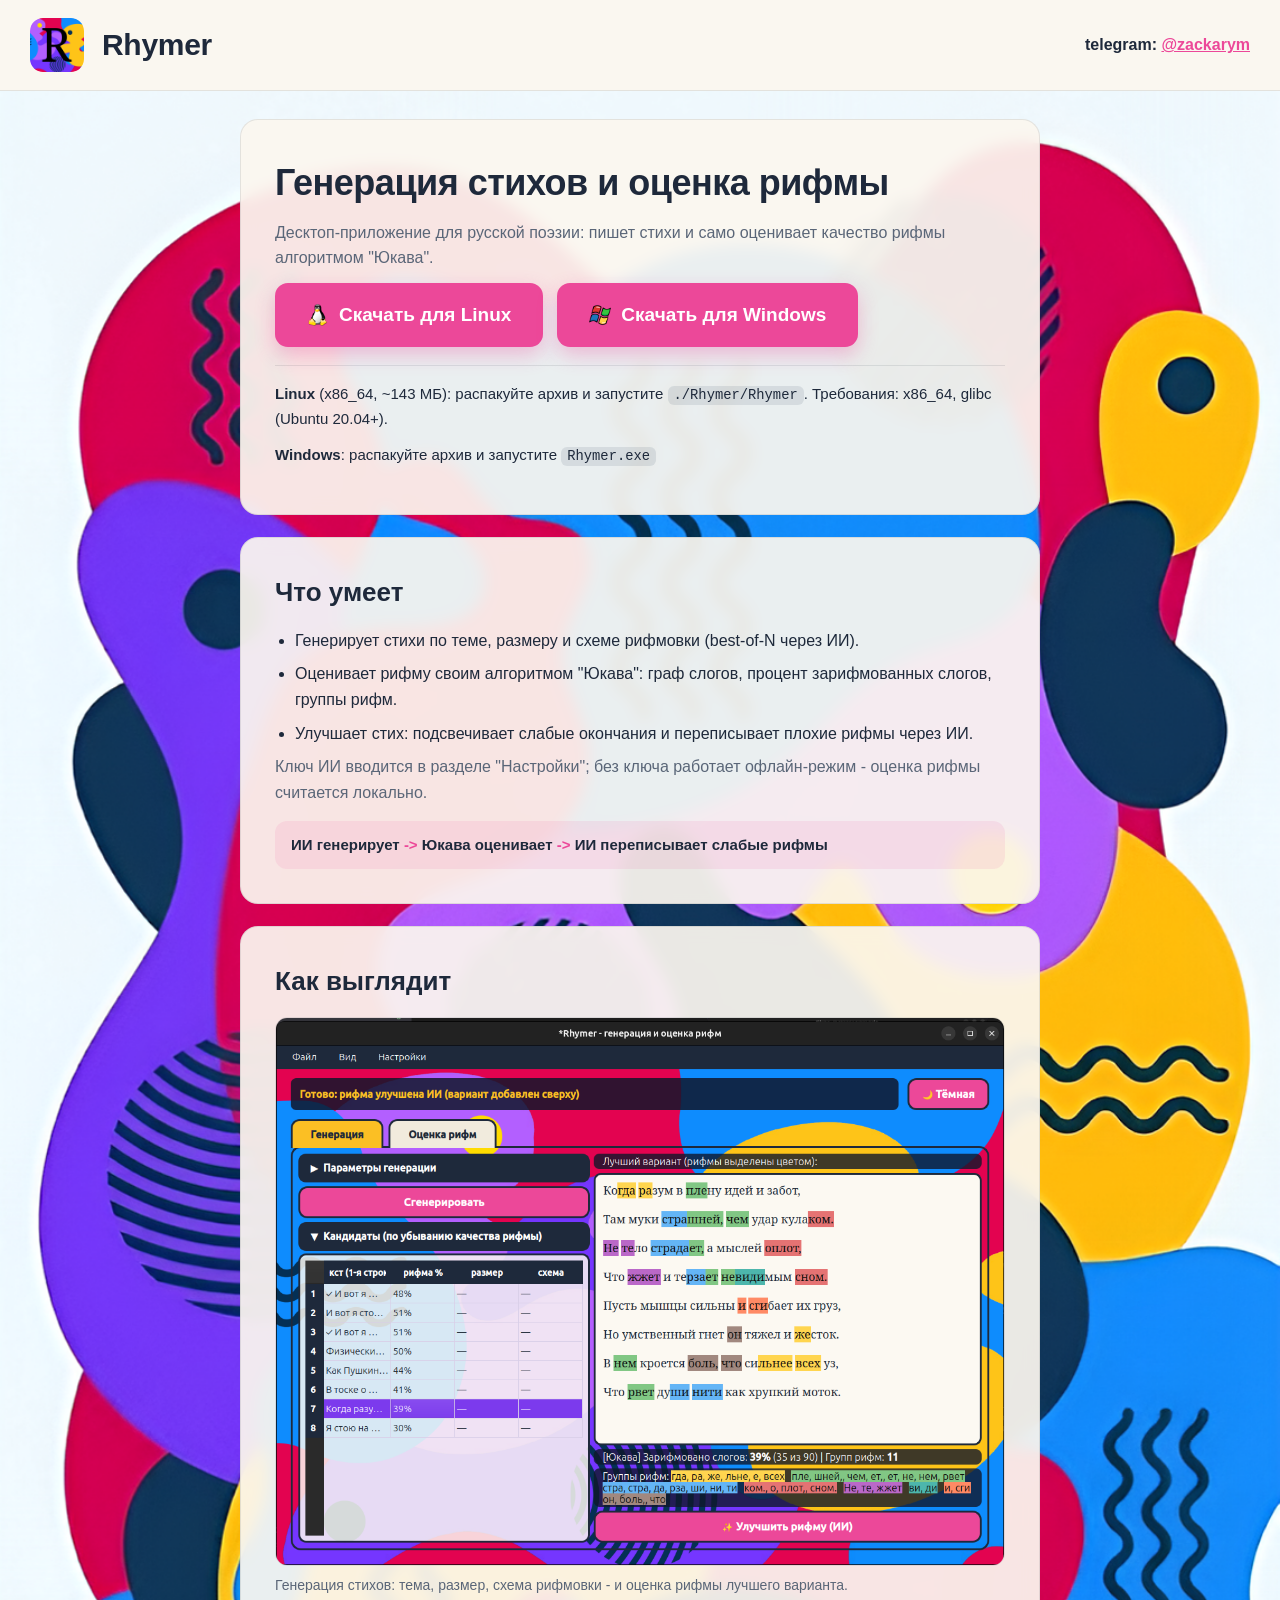
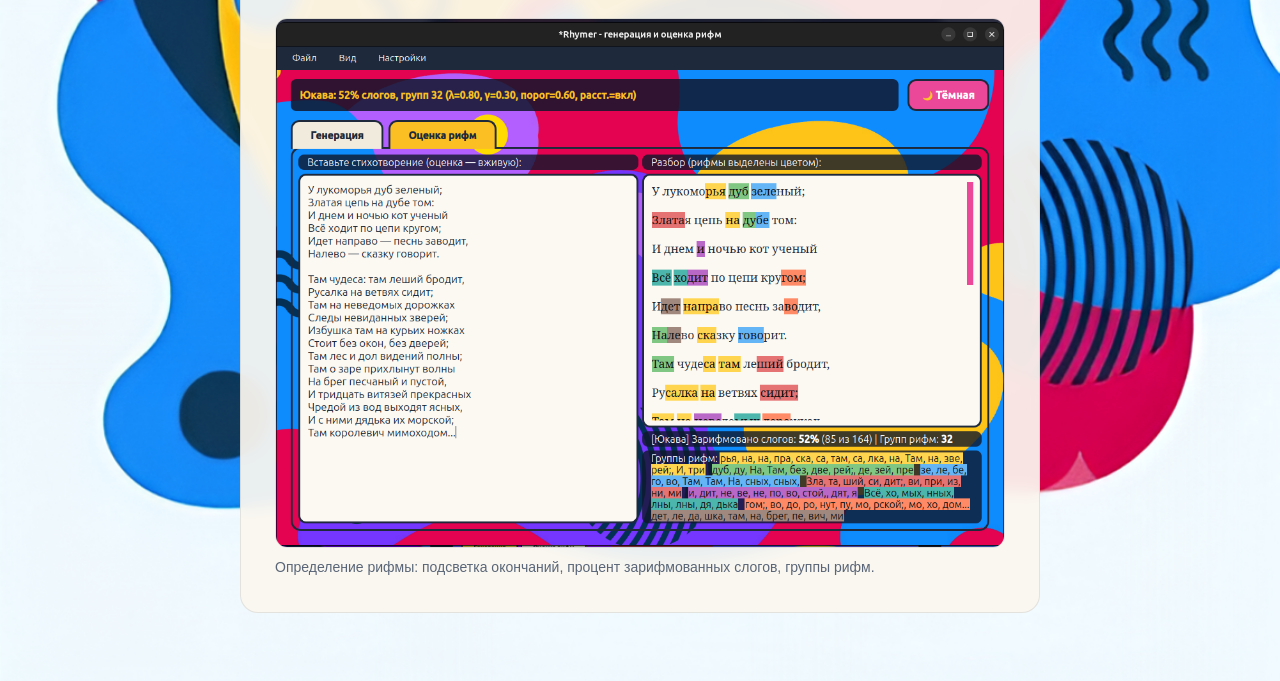
==== site/index.html @ d6901523 "add(site): одностраничник для скачивания + nginx-деплой Статический лендинг (site/) со ссылками на с" ====
<!DOCTYPE html>
<html lang="ru">
<head>
<meta charset="utf-8">
<meta name="viewport" content="width=device-width, initial-scale=1">
<title>Rhymer - генерация стихов и оценка рифмы</title>
<meta name="description" content="Rhymer - десктоп-приложение для русской поэзии: генерация стихов и автоматическая оценка рифмы алгоритмом Юкава.">
<link rel="icon" href="assets/icon-256.png">
<style>
  :root{
    --pink:#EC4899; --yellow:#FBBF24;
    --ink:#1E293B; --muted:#5A6678;
    --panel:rgba(251,247,239,.93); --line:rgba(30,41,59,.10);
    --btn:#EC4899; --btn-ink:#fff;
  }
  @media (prefers-color-scheme:dark){
    :root{
      --ink:#E8EDF5; --muted:#9FB0C6;
      --panel:rgba(20,29,46,.90); --line:rgba(255,255,255,.10);
      --btn:#E11D48; --btn-ink:#fff;
    }
  }
  *{box-sizing:border-box}
  body{
    margin:0; color:var(--ink);
    font:16px/1.6 -apple-system,Segoe UI,Roboto,Helvetica,Arial,sans-serif;
    background:#101828 url("assets/onepage.png") center top / cover no-repeat;
  }
  a{color:var(--pink)}

  /* шапка: логотип + название слева */
  header{
    position:sticky; top:0; z-index:20;
    display:flex; align-items:center; justify-content:space-between; gap:16px; flex-wrap:wrap;
    padding:18px 30px; backdrop-filter:blur(8px);
    background:var(--panel); border-bottom:1px solid var(--line);
  }
  .brand{display:flex; align-items:center; gap:18px}
  header img{width:54px; height:54px; border-radius:13px}
  .name{font-size:30px; font-weight:800; letter-spacing:-.3px}
  .contact{font-size:16px; font-weight:600}

  main{max-width:840px; margin:0 auto; padding:28px 20px 48px}

  /* блоки на полупрозрачном фоне */
  .block{
    background:var(--panel); border:1px solid var(--line);
    border-radius:18px; padding:clamp(22px,4vw,34px);
    margin-bottom:22px; backdrop-filter:blur(8px);
  }
  h1{font-size:clamp(26px,5vw,36px); margin:0 0 8px; letter-spacing:-.5px}
  h2{font-size:clamp(20px,4vw,26px); margin:0 0 14px}
  p{margin:0 0 12px}
  .muted{color:var(--muted)}

  /* кнопка скачивания - одноцветная, яркая, крупная */
  .btn{
    display:inline-flex; align-items:center; gap:10px; text-decoration:none;
    background:var(--btn); color:var(--btn-ink); font-weight:700; font-size:19px;
    border:none; border-radius:13px; padding:17px 32px; cursor:pointer;
    box-shadow:0 8px 20px rgba(236,72,153,.32);
    transition:filter .12s ease, transform .06s ease;
  }
  .btn:hover{filter:brightness(1.06)} .btn:active{transform:translateY(1px)}
  .btn .ico{width:22px; height:22px; display:block}
  .dl{display:flex; gap:14px; flex-wrap:wrap}
  .install{margin-top:18px; padding-top:16px; border-top:1px solid var(--line); font-size:15px}
  .install code{
    font-family:ui-monospace,Menlo,Consolas,monospace;
    background:rgba(100,116,139,.16); border-radius:6px; padding:2px 6px; font-size:.92em;
  }

  /* что умеет */
  ul.feat{margin:0; padding-left:20px}
  ul.feat li{margin:8px 0}
  .flow{
    margin-top:16px; padding:12px 16px; border-radius:12px;
    background:rgba(236,72,153,.10); font-weight:600; font-size:15px;
  }
  .flow b{color:var(--pink)}

  /* 2 больших скриншота, по одному в ряд */
  figure{margin:0 0 22px}
  figure:last-child{margin-bottom:0}
  figure img{
    width:100%; height:auto; display:block; border-radius:12px;
    border:1px solid var(--line); cursor:zoom-in;
  }
  figcaption{font-size:14px; color:var(--muted); margin-top:8px}

  /* лайтбокс */
  .lb{position:fixed; inset:0; background:rgba(10,15,25,.92); display:none;
      align-items:center; justify-content:center; padding:20px; z-index:50; cursor:zoom-out}
  .lb.open{display:flex}
  .lb img{max-width:100%; max-height:100%; border-radius:10px}
</style>
</head>
<body>

<header>
  <div class="brand">
    <img src="assets/icon.png" alt="Логотип Rhymer">
    <span class="name">Rhymer</span>
  </div>
  <span class="contact">telegram: <a href="https://t.me/zackarym">@zackarym</a></span>
</header>

<main>

  <!-- Скачивание + инструкция сразу под кнопкой -->
  <section class="block">
    <h1>Генерация стихов и оценка рифмы</h1>
    <p class="muted">Десктоп-приложение для русской поэзии: пишет стихи и само оценивает качество рифмы алгоритмом "Юкава".</p>
    <div class="dl">
      <a class="btn" href="downloads/Rhymer-linux-x86_64.zip" download><img class="ico" src="assets/linux_penguin.ico" alt="">Скачать для Linux</a>
      <button class="btn" type="button"><img class="ico" src="assets/windows.ico" alt="">Скачать для Windows</button>
    </div>
    <div class="install">
      <p><b>Linux</b> (x86_64, ~143 МБ): распакуйте архив и запустите <code>./Rhymer/Rhymer</code>. Требования: x86_64, glibc (Ubuntu 20.04+).</p>
      <p><b>Windows</b>: распакуйте архив и запустите <code>Rhymer.exe</code></p>
    </div>
  </section>

  <!-- Что умеет + пайплайн одной строкой -->
  <section class="block">
    <h2>Что умеет</h2>
    <ul class="feat">
      <li>Генерирует стихи по теме, размеру и схеме рифмовки (best-of-N через ИИ).</li>
      <li>Оценивает рифму своим алгоритмом "Юкава": граф слогов, процент зарифмованных слогов, группы рифм.</li>
      <li>Улучшает стих: подсвечивает слабые окончания и переписывает плохие рифмы через ИИ.</li>
    </ul>
    <p class="muted">Ключ ИИ вводится в разделе "Настройки"; без ключа работает офлайн-режим - оценка рифмы считается локально.</p>
    <div class="flow">ИИ генерирует <b>-&gt;</b> Юкава оценивает <b>-&gt;</b> ИИ переписывает слабые рифмы</div>
  </section>

  <!-- 2 больших скриншота -->
  <section class="block">
    <h2>Как выглядит</h2>
    <figure>
      <img src="assets/example_1_generation.png" alt="Генерация стихов">
      <figcaption>Генерация стихов: тема, размер, схема рифмовки - и оценка рифмы лучшего варианта.</figcaption>
    </figure>
    <figure>
      <img src="assets/example_2_rhyme_detection.png" alt="Определение и оценка рифмы">
      <figcaption>Определение рифмы: подсветка окончаний, процент зарифмованных слогов, группы рифм.</figcaption>
    </figure>
  </section>

</main>

<div class="lb" id="lb"><img id="lb-img" src="" alt=""></div>
<script>
(function(){
  var lb=document.getElementById("lb"), im=document.getElementById("lb-img");
  document.querySelectorAll("figure img").forEach(function(g){
    g.addEventListener("click",function(){im.src=g.src; im.alt=g.alt; lb.classList.add("open");});
  });
  lb.addEventListener("click",function(){lb.classList.remove("open"); im.src="";});
  document.addEventListener("keydown",function(e){if(e.key==="Escape"){lb.classList.remove("open"); im.src="";}});
})();
</script>
</body>
</html>
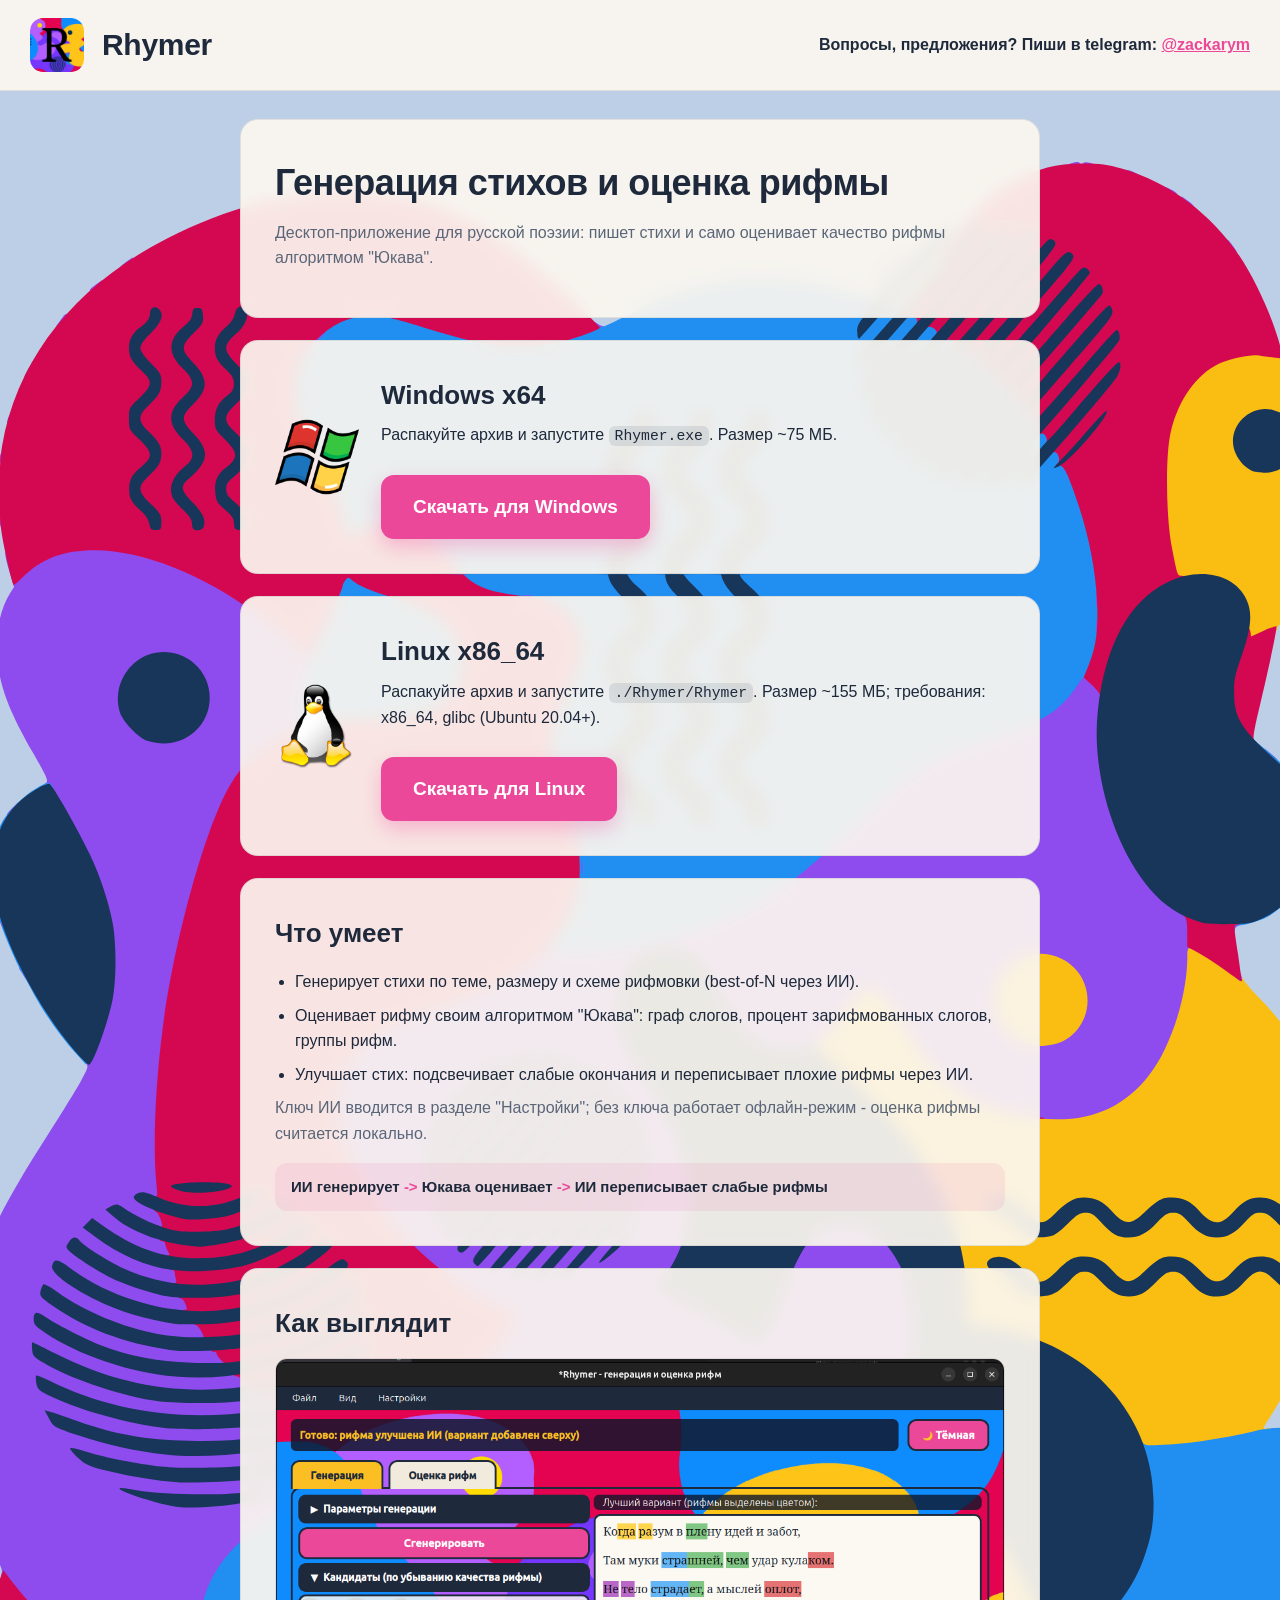
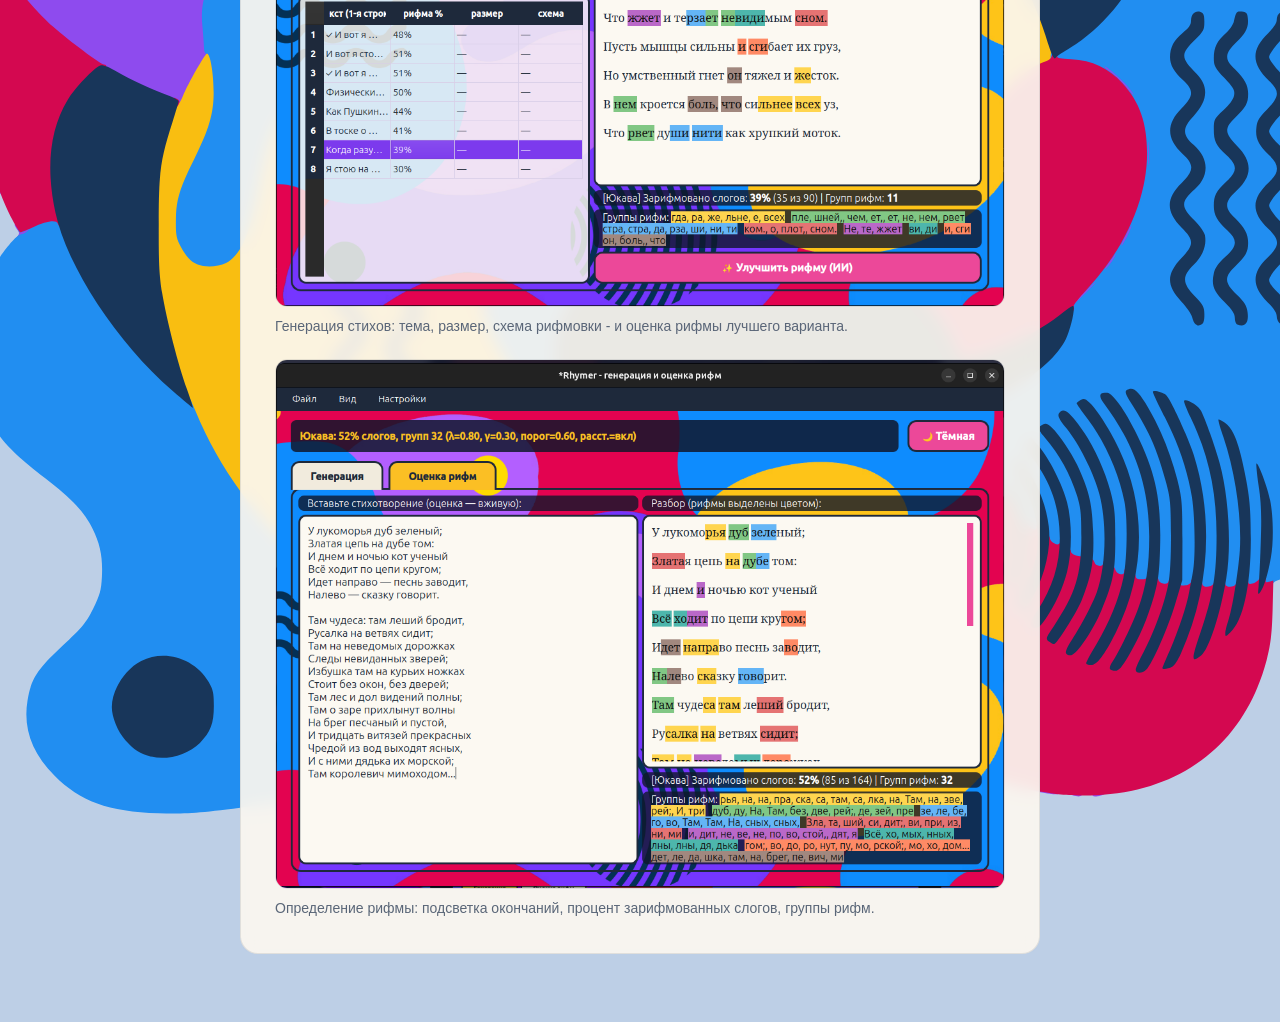
==== commit e19f6172: "update(site): раздельные блоки Windows/Linux, иконки ОС вне кнопок, svg-фон, контакт в шапке" ====
--- a/site/index.html
+++ b/site/index.html
@@ -24,7 +24,7 @@
   body{
     margin:0; color:var(--ink);
     font:16px/1.6 -apple-system,Segoe UI,Roboto,Helvetica,Arial,sans-serif;
-    background:#101828 url("assets/onepage.png") center top / cover no-repeat;
+    background:#101828 url("assets/onepage.svg") center top / cover no-repeat;
   }
   a{color:var(--pink)}
 
@@ -62,10 +62,13 @@
     transition:filter .12s ease, transform .06s ease;
   }
   .btn:hover{filter:brightness(1.06)} .btn:active{transform:translateY(1px)}
-  .btn .ico{width:22px; height:22px; display:block}
-  .dl{display:flex; gap:14px; flex-wrap:wrap}
-  .install{margin-top:18px; padding-top:16px; border-top:1px solid var(--line); font-size:15px}
-  .install code{
+  /* раздельные блоки скачивания: большая иконка ОС слева, кнопка отдельно */
+  .dl-block{display:flex; align-items:center; gap:22px; flex-wrap:wrap}
+  .os-ico{width:84px; height:84px; flex-shrink:0}
+  .dl-body{flex:1; min-width:min(100%,260px)}
+  .dl-body h2{margin-bottom:6px}
+  .dl-body .btn{margin-top:14px}
+  code{
     font-family:ui-monospace,Menlo,Consolas,monospace;
     background:rgba(100,116,139,.16); border-radius:6px; padding:2px 6px; font-size:.92em;
   }
@@ -102,22 +105,34 @@
     <img src="assets/icon.png" alt="Логотип Rhymer">
     <span class="name">Rhymer</span>
   </div>
-  <span class="contact">telegram: <a href="https://t.me/zackarym">@zackarym</a></span>
+  <span class="contact">Вопросы, предложения? Пиши в telegram: <a href="https://t.me/zackarym">@zackarym</a></span>
 </header>
 
 <main>
 
-  <!-- Скачивание + инструкция сразу под кнопкой -->
+  <!-- Заголовок -->
   <section class="block">
     <h1>Генерация стихов и оценка рифмы</h1>
     <p class="muted">Десктоп-приложение для русской поэзии: пишет стихи и само оценивает качество рифмы алгоритмом "Юкава".</p>
-    <div class="dl">
-      <a class="btn" href="downloads/Rhymer-linux-x86_64.zip" download><img class="ico" src="assets/linux_penguin.ico" alt="">Скачать для Linux</a>
-      <button class="btn" type="button"><img class="ico" src="assets/windows.ico" alt="">Скачать для Windows</button>
+  </section>
+
+  <!-- Скачать: Windows -->
+  <section class="block dl-block">
+    <img class="os-ico" src="assets/windows.ico" alt="Windows">
+    <div class="dl-body">
+      <h2>Windows x64</h2>
+      <p>Распакуйте архив и запустите <code>Rhymer.exe</code>. Размер ~75 МБ.</p>
+      <a class="btn" href="downloads/Rhymer-windows-x86_64.zip" download>Скачать для Windows</a>
     </div>
-    <div class="install">
-      <p><b>Linux</b> (x86_64, ~143 МБ): распакуйте архив и запустите <code>./Rhymer/Rhymer</code>. Требования: x86_64, glibc (Ubuntu 20.04+).</p>
-      <p><b>Windows</b>: распакуйте архив и запустите <code>Rhymer.exe</code></p>
+  </section>
+
+  <!-- Скачать: Linux -->
+  <section class="block dl-block">
+    <img class="os-ico" src="assets/linux_penguin.ico" alt="Linux">
+    <div class="dl-body">
+      <h2>Linux x86_64</h2>
+      <p>Распакуйте архив и запустите <code>./Rhymer/Rhymer</code>. Размер ~155 МБ; требования: x86_64, glibc (Ubuntu 20.04+).</p>
+      <a class="btn" href="downloads/Rhymer-linux-x86_64.zip" download>Скачать для Linux</a>
     </div>
   </section>
 
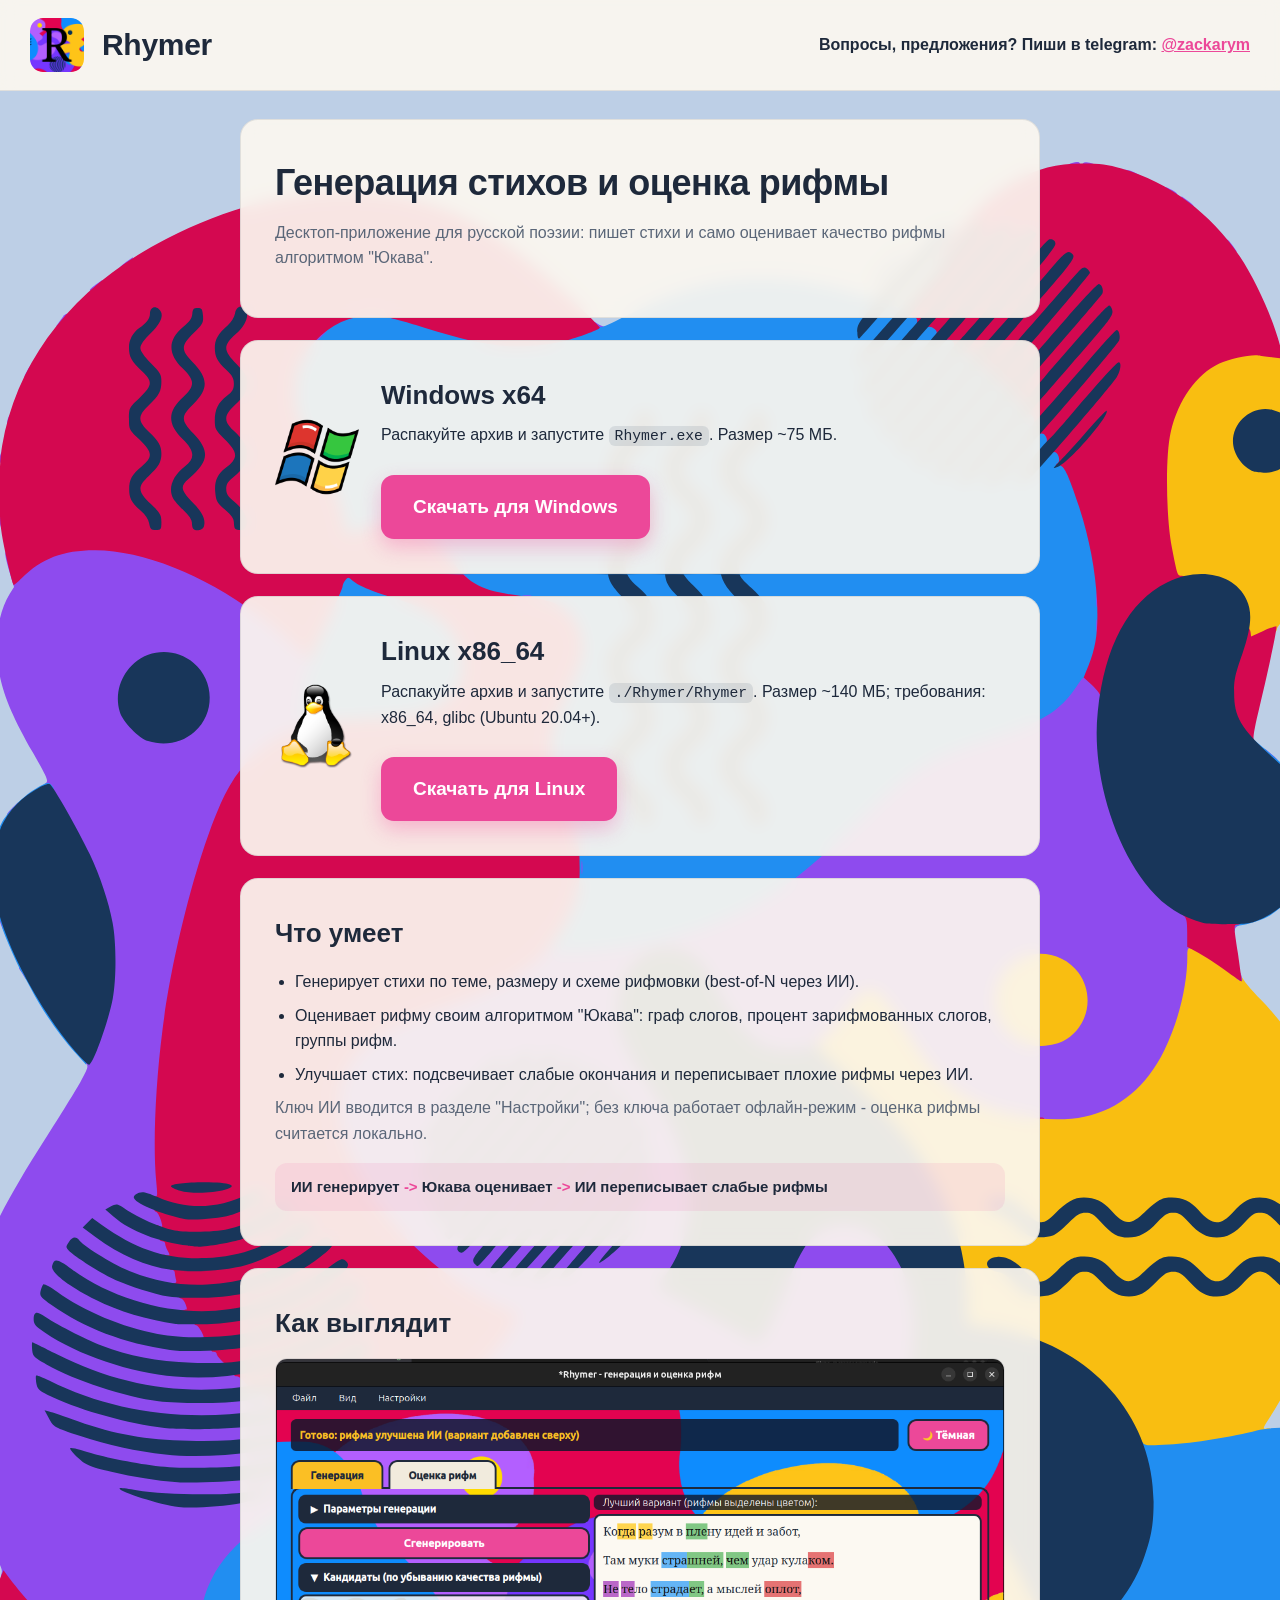
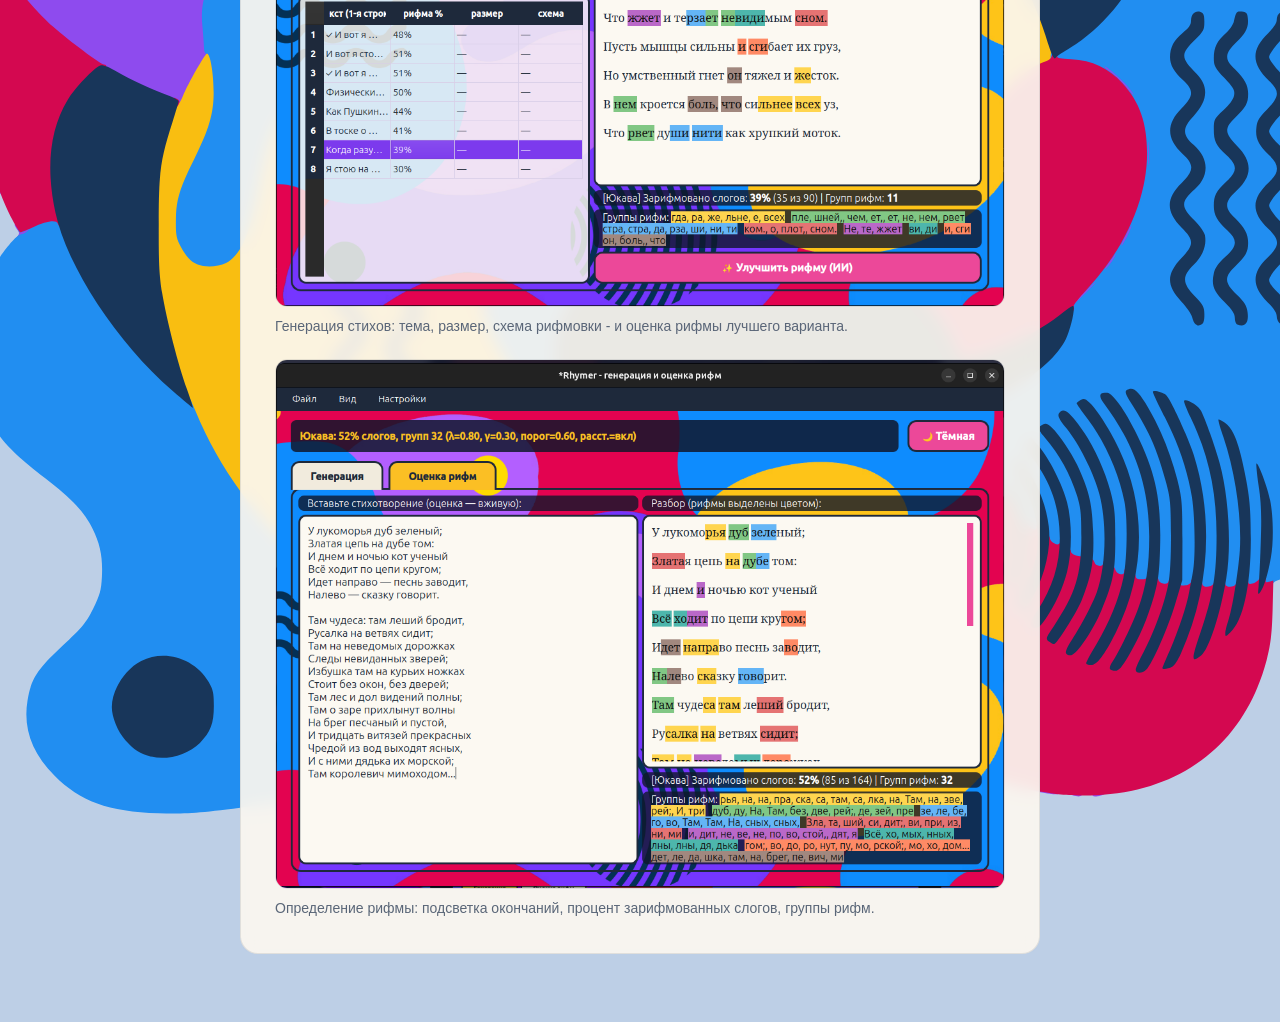
==== commit 725243f5: "fix(site): update Linux download size" ====
--- a/site/index.html
+++ b/site/index.html
@@ -131,7 +131,7 @@
     <img class="os-ico" src="assets/linux_penguin.ico" alt="Linux">
     <div class="dl-body">
       <h2>Linux x86_64</h2>
-      <p>Распакуйте архив и запустите <code>./Rhymer/Rhymer</code>. Размер ~155 МБ; требования: x86_64, glibc (Ubuntu 20.04+).</p>
+      <p>Распакуйте архив и запустите <code>./Rhymer/Rhymer</code>. Размер ~140 МБ; требования: x86_64, glibc (Ubuntu 20.04+).</p>
       <a class="btn" href="downloads/Rhymer-linux-x86_64.zip" download>Скачать для Linux</a>
     </div>
   </section>
